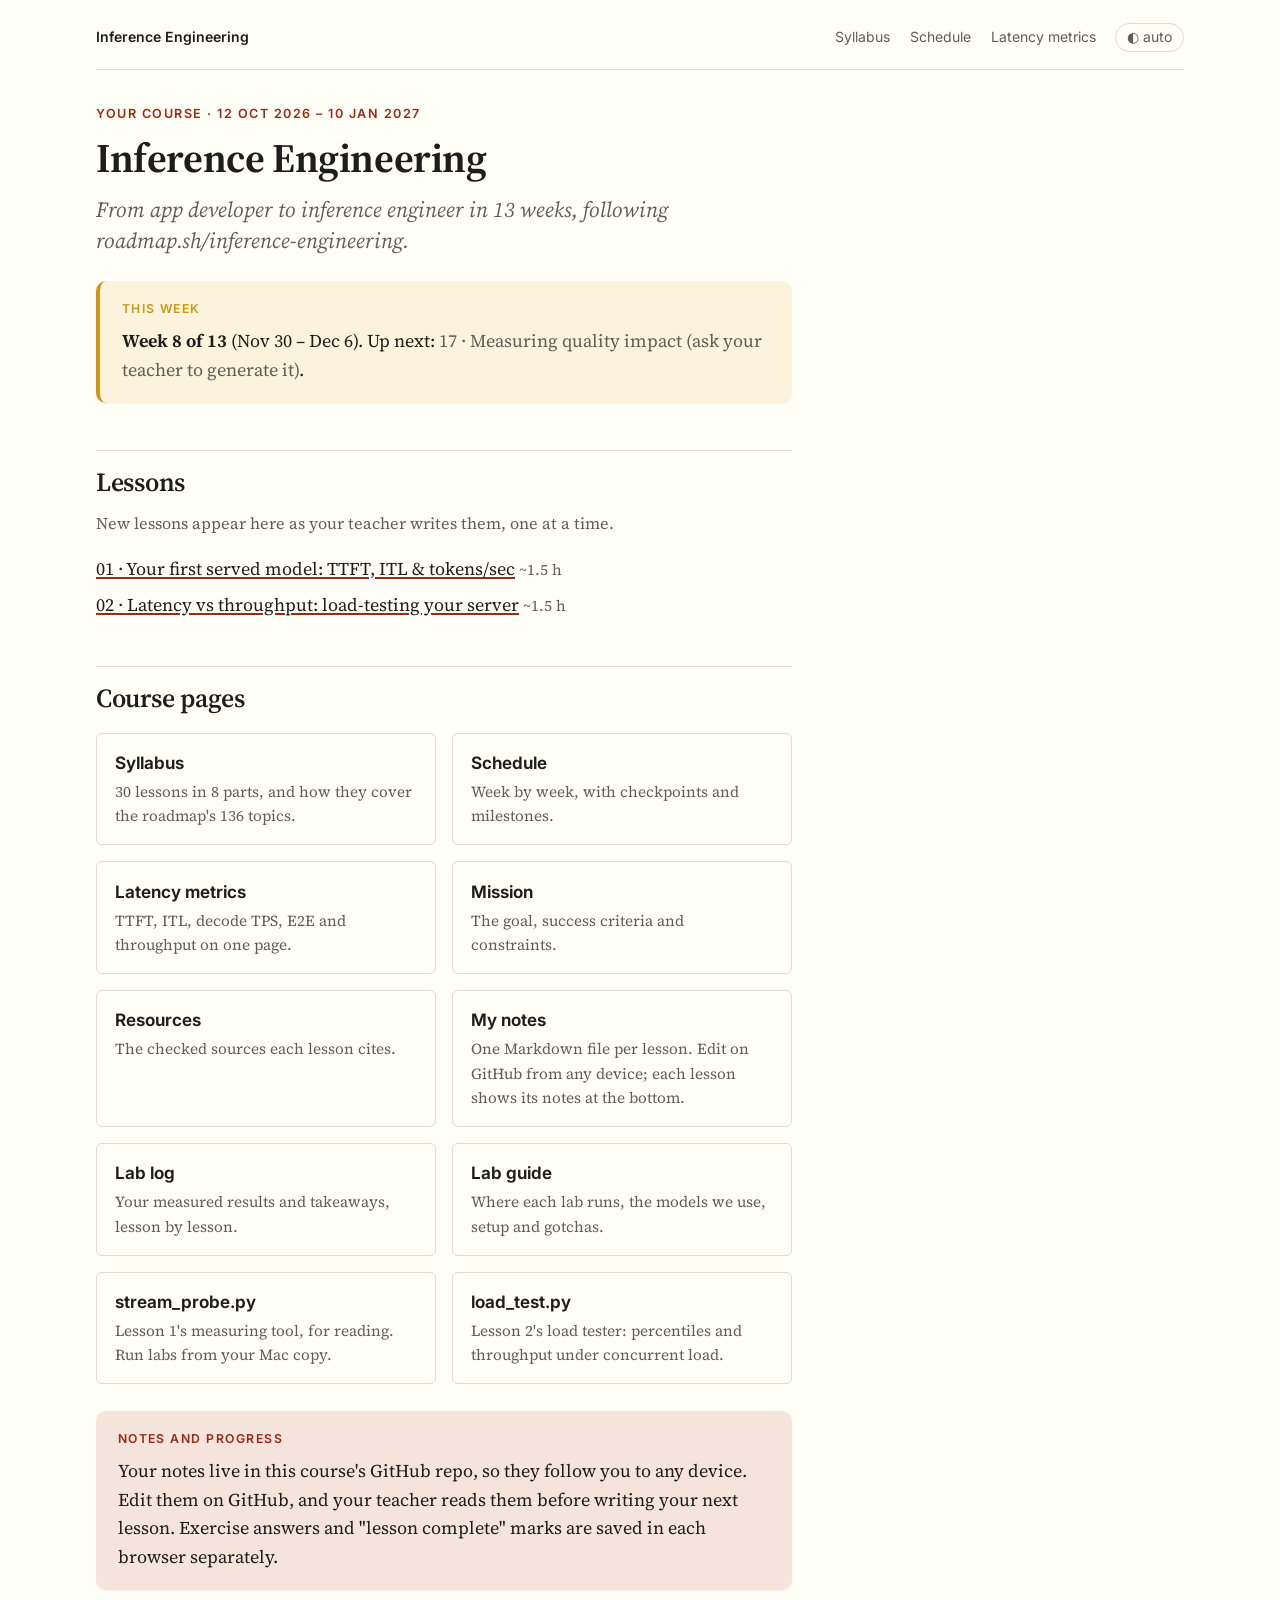
==== index.html @ d663b9dc "Inference Engineering course: lessons 1–2, reference pages, labs, notes Co-Authored-By: Claude Opus " ====
<!doctype html>
<html lang="en">
<head>
<meta charset="utf-8">
<meta name="viewport" content="width=device-width, initial-scale=1">
<title>Inference Engineering Course</title>
<link rel="stylesheet" href="assets/course.css">
<style>
  .hub-grid { display: grid; grid-template-columns: repeat(auto-fit, minmax(14rem, 1fr)); gap: .9rem; margin: 1rem 0 1.5rem; }
  .hub-grid a { display: block; padding: .85rem 1rem; border: 1px solid var(--rule); border-radius: 6px; text-decoration: none; color: inherit; min-width: 0; }
  .hub-grid a:hover, .hub-grid a:focus-visible { border-color: var(--accent); }
  .hub-grid strong { display: block; font-family: var(--sans); font-size: .95rem; }
  .hub-grid span { display: block; font-size: .85rem; color: var(--muted); margin-top: .2rem; }
  #ready-lessons { list-style: none; padding: 0; display: grid; gap: .4rem; }
  #ready-lessons li { margin: 0; }
</style>
</head>
<body data-root="">
<div class="page">
  <nav class="topnav">
    <span class="brand">Inference Engineering</span>
    <a href="reference/syllabus.html">Syllabus</a>
    <a href="reference/schedule.html">Schedule</a>
    <a href="reference/latency-metrics.html">Latency metrics</a>
    <button class="theme-toggle" type="button"></button>
  </nav>

  <article>
    <span class="eyebrow">Your course · 12 Oct 2026 – 10 Jan 2027</span>
    <h1>Inference Engineering</h1>
    <p class="subtitle">From app developer to inference engineer in 13 weeks, following roadmap.sh/inference-engineering.</p>

    <div class="key">
      <span class="box-label">This week</span>
      <p id="this-week">Loading the schedule…</p>
    </div>

    <h2>Lessons</h2>
    <p class="muted" style="font-size:.9rem">New lessons appear here as your teacher writes them, one at a time.</p>
    <ul id="ready-lessons"></ul>

    <h2>Course pages</h2>
    <div class="hub-grid">
      <a href="reference/syllabus.html"><strong>Syllabus</strong><span>30 lessons in 8 parts, and how they cover the roadmap's 136 topics.</span></a>
      <a href="reference/schedule.html"><strong>Schedule</strong><span>Week by week, with checkpoints and milestones.</span></a>
      <a href="reference/latency-metrics.html"><strong>Latency metrics</strong><span>TTFT, ITL, decode TPS, E2E and throughput on one page.</span></a>
      <a href="MISSION.md"><strong>Mission</strong><span>The goal, success criteria and constraints.</span></a>
      <a href="RESOURCES.md"><strong>Resources</strong><span>The checked sources each lesson cites.</span></a>
      <a href="https://github.com/ramisalem/inference-engineering/tree/main/notes"><strong>My notes</strong><span>One Markdown file per lesson. Edit on GitHub from any device; each lesson shows its notes at the bottom.</span></a>
      <a href="portfolio/LOG.md"><strong>Lab log</strong><span>Your measured results and takeaways, lesson by lesson.</span></a>
      <a href="labs/README.md"><strong>Lab guide</strong><span>Where each lab runs, the models we use, setup and gotchas.</span></a>
      <a href="labs/tools/stream_probe.py"><strong>stream_probe.py</strong><span>Lesson 1's measuring tool, for reading. Run labs from your Mac copy.</span></a>
      <a href="labs/tools/load_test.py"><strong>load_test.py</strong><span>Lesson 2's load tester: percentiles and throughput under concurrent load.</span></a>
    </div>

    <div class="ask">
      <span class="box-label">Notes and progress</span>
      <p>Your notes live in this course's GitHub repo, so they follow you to any device. Edit them on GitHub, and your teacher reads them before writing your next lesson. Exercise answers and "lesson complete" marks are saved in each browser separately.</p>
    </div>
  </article>
</div>
<script src="assets/course-data.js"></script>
<script src="assets/course-pages.js"></script>
<script src="assets/components.js"></script>
<script>
  (function () {
    var ul = document.getElementById("ready-lessons");
    var C = window.COURSE;
    if (!ul || !C) return;
    var ready = C.lessons.filter(function (l) { return l.ready; });
    ul.innerHTML = ready.map(function (l) {
      var n = String(l.n).padStart(2, "0");
      var a = document.createElement("a");
      a.href = "lessons/" + l.slug + ".html";
      a.textContent = n + " · " + l.title;
      return "<li>" + a.outerHTML + ' <span class="muted" style="font-size:.85rem">~' + l.hours + " h</span></li>";
    }).join("") || "<li class='muted'>No lessons yet.</li>";
  })();
</script>
</body>
</html>
---- assets/course.css ----
/* Inference Engineering course: shared stylesheet.
   Tufte-inspired: one readable column, sidenotes in the margin, quiet rules.
   Every lesson and reference page links this file. */
@import url("https://fonts.googleapis.com/css2?family=Source+Serif+4:ital,opsz,wght@0,8..60,300..700;1,8..60,300..700&family=JetBrains+Mono:wght@400;600&family=Inter:wght@400;500;600&display=swap");

:root {
  --paper: #fffff8;
  --ink: #1d1d1b;
  --muted: #5f5d57;
  --faint: #8a877f;
  --rule: #dedbd0;
  --accent: #9b2915;          /* deep brick: links, markers */
  --accent-soft: #f4e4dc;
  --key-bg: #fbf3dc;  --key-rule: #c9971c;
  --lab-bg: #eef3f7;  --lab-rule: #3d6b8f;
  --ok: #1e7a3c;      --ok-bg: #e6f3ea;
  --bad: #b3261e;     --bad-bg: #fbe9e7;
  --code-bg: #f3f1e8;
  --card: #ffffff;
  --shadow: 0 1px 2px rgba(0,0,0,.05);
  --serif: "Source Serif 4", "Iowan Old Style", "Palatino Linotype", Georgia, serif;
  --sans: Inter, -apple-system, BlinkMacSystemFont, "Segoe UI", Roboto, sans-serif;
  --mono: "JetBrains Mono", ui-monospace, "SF Mono", Menlo, Consolas, monospace;
  color-scheme: light;
}
@media (prefers-color-scheme: dark) {
  :root:not([data-theme="light"]) {
    --paper: #161614; --ink: #e9e6df; --muted: #aaa69c; --faint: #7d7a72; --rule: #34332f;
    --accent: #e0835f; --accent-soft: #3a2a22;
    --key-bg: #2b2616; --key-rule: #b8902e; --lab-bg: #1b2530; --lab-rule: #6b9cc2;
    --ok: #6fcf8e; --ok-bg: #19301f; --bad: #f08a80; --bad-bg: #3a1d1a;
    --code-bg: #212120; --card: #1d1d1b; --shadow: none; color-scheme: dark;
  }
}
:root[data-theme="dark"] {
  --paper: #161614; --ink: #e9e6df; --muted: #aaa69c; --faint: #7d7a72; --rule: #34332f;
  --accent: #e0835f; --accent-soft: #3a2a22;
  --key-bg: #2b2616; --key-rule: #b8902e; --lab-bg: #1b2530; --lab-rule: #6b9cc2;
  --ok: #6fcf8e; --ok-bg: #19301f; --bad: #f08a80; --bad-bg: #3a1d1a;
  --code-bg: #212120; --card: #1d1d1b; --shadow: none; color-scheme: dark;
}

/* ---------- base ---------- */
* { box-sizing: border-box; }
html { font-size: 17px; -webkit-text-size-adjust: 100%; }
@media (min-width: 1100px) { html { font-size: 18px; } }
body {
  margin: 0; background: var(--paper); color: var(--ink);
  font-family: var(--serif); font-size: 1rem; line-height: 1.6;
  font-optical-sizing: auto; text-rendering: optimizeLegibility;
}
.page { max-width: 1120px; margin: 0 auto; padding: 1.25rem 16px 6rem; }
article { width: 100%; counter-reset: sn; }
@media (min-width: 1000px) { article { width: 64%; } .fullwidth { width: 156%; } }

a { color: inherit; text-decoration-color: var(--accent); text-decoration-thickness: 1.5px; text-underline-offset: 2px; }
a:hover { color: var(--accent); }
h1, h2, h3, h4 { font-weight: 600; line-height: 1.2; letter-spacing: -0.01em; }
h1 { font-size: 2.25rem; margin: .4rem 0 .6rem; font-weight: 650; }
h2 { font-size: 1.45rem; margin: 2.6rem 0 .7rem; padding-top: .9rem; border-top: 1px solid var(--rule); }
h3 { font-size: 1.12rem; margin: 1.8rem 0 .4rem; }
p, ul, ol { margin: 0 0 1rem; }
li { margin-bottom: .3rem; }
strong { font-weight: 650; }
hr { border: 0; border-top: 1px solid var(--rule); margin: 2.5rem 0; }
.subtitle { font-size: 1.2rem; font-style: italic; color: var(--muted); margin: 0 0 1.4rem; line-height: 1.45; }
.smallcaps, .eyebrow { font-family: var(--sans); font-size: .7rem; font-weight: 600; letter-spacing: .12em; text-transform: uppercase; color: var(--accent); }
.muted { color: var(--muted); }
kbd { font-family: var(--mono); font-size: .78em; padding: .05em .4em; border: 1px solid var(--rule); border-bottom-width: 2px; border-radius: 4px; background: var(--card); }

/* ---------- top nav ---------- */
.topnav {
  display: flex; flex-wrap: wrap; gap: .4rem 1.1rem; align-items: center;
  font-family: var(--sans); font-size: .78rem; color: var(--muted);
  padding-bottom: .9rem; border-bottom: 1px solid var(--rule); margin-bottom: 1.6rem;
}
.topnav a { text-decoration: none; color: var(--muted); }
.topnav a:hover { color: var(--accent); }
.topnav .brand { font-weight: 600; color: var(--ink); margin-right: auto; }
.theme-toggle { background: none; border: 1px solid var(--rule); color: var(--muted); border-radius: 999px; padding: .15rem .6rem; font: inherit; cursor: pointer; }

/* lesson meta strip */
.meta { display: flex; flex-wrap: wrap; gap: .3rem .9rem; font-family: var(--sans); font-size: .78rem; color: var(--muted); margin: 0 0 1.6rem; }
.meta span::before { content: "·"; margin-right: .9rem; color: var(--faint); }
.meta span:first-child::before { content: none; margin: 0; }
.covers { font-family: var(--sans); font-size: .78rem; color: var(--muted); margin: -0.8rem 0 1.6rem; }
.covers .tag { display: inline-block; border: 1px solid var(--rule); border-radius: 999px; padding: .05rem .55rem; margin: .15rem .2rem .15rem 0; background: var(--card); }

/* ---------- sidenotes (Tufte) ---------- */
.sn-ref { counter-increment: sn; }
.sn-ref::after { content: counter(sn); font-family: var(--sans); font-size: .62rem; font-weight: 600; vertical-align: super; color: var(--accent); margin-left: 1px; }
.sidenote, .marginnote {
  display: block; font-size: .8rem; line-height: 1.45; color: var(--muted);
  margin: .5rem 0 .9rem; padding-left: .8rem; border-left: 2px solid var(--rule);
}
.sidenote::before { content: counter(sn) ". "; font-family: var(--sans); font-weight: 600; color: var(--accent); font-size: .7rem; }
@media (min-width: 1000px) {
  .sidenote, .marginnote {
    float: right; clear: right; width: 46%; margin: .25rem -54% .8rem 0;
    padding-left: 0; border-left: 0; position: relative;
  }
}

/* ---------- code ---------- */
code { font-family: var(--mono); font-size: .82em; background: var(--code-bg); padding: .08em .35em; border-radius: 4px; }
pre { position: relative; font-family: var(--mono); font-size: .76rem; line-height: 1.55; background: var(--code-bg); border: 1px solid var(--rule); border-radius: 8px; padding: .9rem 4.2rem .9rem 1rem; margin: 0 0 1.1rem; white-space: pre-wrap; overflow-wrap: anywhere; }
pre.no-copy { padding-right: 1rem; }
pre code { background: none; padding: 0; font-size: inherit; }
pre .c { color: var(--faint); }                 /* comment */
pre .out { color: var(--muted); }               /* sample output */
.copy-btn { position: absolute; top: .45rem; right: .45rem; font-family: var(--sans); font-size: .68rem; border: 1px solid var(--rule); background: var(--card); color: var(--muted); border-radius: 6px; padding: .15rem .5rem; cursor: pointer; opacity: .75; }
.copy-btn:hover { opacity: 1; color: var(--accent); }

/* ---------- tables (booktabs) ---------- */
table { border-collapse: collapse; width: 100%; font-size: .88rem; margin: .4rem 0 1.4rem; font-variant-numeric: tabular-nums; }
thead th { border-top: 2px solid var(--ink); border-bottom: 1px solid var(--ink); }
tbody tr:last-child td { border-bottom: 2px solid var(--ink); }
th, td { text-align: left; padding: .4rem .6rem .4rem 0; vertical-align: top; }
th { font-family: var(--sans); font-size: .72rem; font-weight: 600; letter-spacing: .04em; text-transform: uppercase; color: var(--muted); }
td.num, th.num { text-align: right; }
.table-wrap { overflow-x: auto; }
caption { caption-side: bottom; text-align: left; font-size: .78rem; color: var(--muted); padding-top: .4rem; font-style: italic; }

/* ---------- callouts ---------- */
.key, .lab, .predict, .source, .ask, .mission-link, .warn {
  border-radius: 10px; padding: 1rem 1.2rem; margin: 1.4rem 0; box-shadow: var(--shadow);
}
.key { background: var(--key-bg); border-left: 4px solid var(--key-rule); }
.key > :last-child, .lab > :last-child, .predict > :last-child, .source > :last-child, .ask > :last-child, .mission-link > :last-child, .warn > :last-child { margin-bottom: 0; }
.box-label { display: block; font-family: var(--sans); font-size: .68rem; font-weight: 600; letter-spacing: .12em; text-transform: uppercase; margin-bottom: .45rem; }
.key .box-label { color: var(--key-rule); }
.lab { background: var(--lab-bg); border: 1px solid color-mix(in srgb, var(--lab-rule) 30%, transparent); }
.lab .box-label { color: var(--lab-rule); }
.predict { border: 1.5px dashed var(--accent); background: transparent; box-shadow: none; }
.predict .box-label { color: var(--accent); }
.source { border: 1px solid var(--rule); background: var(--card); }
.source .box-label { color: var(--muted); }
.ask { background: var(--accent-soft); }
.ask .box-label { color: var(--accent); }
.mission-link { border: 1px solid var(--rule); background: transparent; box-shadow: none; font-style: italic; color: var(--muted); }
.warn { background: var(--bad-bg); }
.warn .box-label { color: var(--bad); }

/* formula display */
.formula { font-family: var(--mono); font-size: .9rem; background: var(--card); border: 1px solid var(--rule); border-radius: 8px; padding: .7rem 1rem; margin: .8rem 0 1.2rem; overflow-x: auto; white-space: nowrap; }

/* ---------- figures ---------- */
figure { margin: 1.4rem 0; }
/* inline-SVG diagram palette: follows the theme */
svg text { font-family: var(--sans); fill: var(--ink); }
svg .t-muted { fill: var(--muted); } svg .t-accent { fill: var(--accent); } svg .t-lab { fill: var(--lab-rule); }
svg .f-ink { fill: var(--ink); } svg .f-accent { fill: var(--accent); } svg .f-lab { fill: var(--lab-rule); }
svg .f-key { fill: var(--key-bg); } svg .f-labbg { fill: var(--lab-bg); } svg .f-card { fill: var(--card); } svg .f-soft { fill: var(--accent-soft); }
svg .s-ink { stroke: var(--ink); fill: none; } svg .s-muted { stroke: var(--faint); fill: none; } svg .s-accent { stroke: var(--accent); fill: none; }
svg .s-lab { stroke: var(--lab-rule); fill: none; } svg .s-rule { stroke: var(--rule); }
.prediction { border: 1.5px dashed var(--accent); border-radius: 12px; padding: 1rem 1.2rem; margin: 1rem 0; }
.prediction .prompt { margin-bottom: .2rem; }
figure svg { width: 100%; height: auto; display: block; }
figcaption { font-size: .8rem; color: var(--muted); font-style: italic; margin-top: .4rem; line-height: 1.45; }

/* ---------- exercises (components.js) ---------- */
.exercise-set { counter-reset: ex; }
.mcq, .numeric, .explain {
  counter-increment: ex; background: var(--card); border: 1px solid var(--rule); border-radius: 12px;
  padding: 1rem 1.2rem 1.1rem; margin: 1.1rem 0; box-shadow: var(--shadow);
}
.mcq > .prompt::before, .numeric > .prompt::before, .explain > .prompt::before {
  content: counter(ex); display: inline-grid; place-items: center; width: 1.45rem; height: 1.45rem; margin-right: .5rem;
  border-radius: 50%; background: var(--ink); color: var(--paper); font-family: var(--sans); font-size: .72rem; font-weight: 600; vertical-align: .1rem;
}
.prompt { margin-bottom: .75rem; }
.mcq ul { list-style: none; padding: 0; margin: 0; display: grid; gap: .45rem; }
.mcq li { margin: 0; }
.opt {
  width: 100%; text-align: left; font: inherit; font-size: .95rem; line-height: 1.4; color: var(--ink);
  background: var(--paper); border: 1px solid var(--rule); border-radius: 8px; padding: .55rem .8rem; cursor: pointer;
  transition: border-color .12s, background .12s;
}
.opt:hover:not(:disabled) { border-color: var(--accent); }
.opt:disabled { cursor: default; }
.opt.correct { border-color: var(--ok); background: var(--ok-bg); }
.opt.wrong { border-color: var(--bad); background: var(--bad-bg); text-decoration: line-through; text-decoration-color: color-mix(in srgb, var(--bad) 60%, transparent); }
.feedback { font-family: var(--sans); font-size: .82rem; margin-top: .6rem; min-height: 1.1rem; }
.feedback.ok { color: var(--ok); } .feedback.bad { color: var(--bad); }
.explanation, .model-answer, .solution { display: none; margin-top: .8rem; padding-top: .8rem; border-top: 1px dashed var(--rule); font-size: .92rem; }
.revealed > .explanation, .revealed > .model-answer, .revealed > .solution { display: block; }
.btn {
  font-family: var(--sans); font-size: .8rem; font-weight: 500; border-radius: 8px; padding: .42rem .9rem; cursor: pointer;
  border: 1px solid var(--ink); background: var(--ink); color: var(--paper);
}
.btn.secondary { background: transparent; color: var(--ink); border-color: var(--rule); }
.btn:hover { opacity: .88; }
.btn-row { display: flex; flex-wrap: wrap; gap: .5rem; align-items: center; margin-top: .6rem; }
.numeric input, .lab-results input {
  font-family: var(--mono); font-size: .9rem; width: 9.5rem; padding: .4rem .6rem; border-radius: 8px;
  border: 1px solid var(--rule); background: var(--paper); color: var(--ink);
}
.unit { font-family: var(--sans); font-size: .82rem; color: var(--muted); }
.explain textarea {
  width: 100%; min-height: 5.5rem; font: inherit; font-size: .95rem; padding: .6rem .75rem; border-radius: 8px;
  border: 1px solid var(--rule); background: var(--paper); color: var(--ink); resize: vertical;
}
.self-grade { display: none; gap: .4rem; flex-wrap: wrap; margin-top: .7rem; font-family: var(--sans); font-size: .8rem; color: var(--muted); align-items: center; }
.revealed > .self-grade { display: flex; }
.self-grade button { font: inherit; border: 1px solid var(--rule); background: var(--paper); color: var(--ink); border-radius: 999px; padding: .2rem .7rem; cursor: pointer; }
.self-grade button.picked { border-color: var(--accent); background: var(--accent-soft); }

/* lab checklist */
.checklist { list-style: none; padding-left: 0; counter-reset: step; }
.checklist > li { counter-increment: step; position: relative; padding: .55rem 0 .55rem 2.6rem; border-bottom: 1px solid color-mix(in srgb, var(--lab-rule) 18%, transparent); margin: 0; }
.checklist > li:last-child { border-bottom: 0; }
.checklist > li > input[type=checkbox] { position: absolute; left: .2rem; top: .78rem; width: 1.1rem; height: 1.1rem; accent-color: var(--lab-rule); cursor: pointer; }
.checklist > li::before { content: counter(step); position: absolute; left: 1.65rem; top: .62rem; font-family: var(--sans); font-size: .68rem; font-weight: 600; color: var(--lab-rule); }
.checklist > li.done > *:not(input):not(pre) { opacity: .6; }
.checklist pre { margin-top: .5rem; }

/* lab results checker */
.lab-results { background: var(--card); border: 1px solid var(--rule); border-radius: 12px; padding: 1rem 1.2rem; margin: 1.2rem 0; }
.lab-results .grid { display: grid; grid-template-columns: repeat(auto-fill, minmax(15rem, 1fr)); gap: .7rem 1.2rem; margin-bottom: .6rem; }
.lab-results label { display: grid; gap: .25rem; font-family: var(--sans); font-size: .78rem; color: var(--muted); }
.check-list { list-style: none; padding: 0; margin: .8rem 0 0; font-size: .92rem; }
.check-list li { padding: .45rem .7rem; border-radius: 8px; margin-bottom: .4rem; }
.check-list li.ok { background: var(--ok-bg); } .check-list li.bad { background: var(--bad-bg); } .check-list li.info { background: var(--lab-bg); }

/* charts (charts.js): latency/throughput plots and the CSV paste box */
.chart-grid { display: grid; gap: 1rem; margin: .8rem 0; }
.chart-panel { background: var(--card); border: 1px solid var(--rule); border-radius: 10px; padding: .6rem .7rem .3rem; }
.chart-panel svg { width: 100%; height: auto; display: block; }
.csv-plot { background: var(--card); border: 1px solid var(--rule); border-radius: 12px; padding: 1rem 1.2rem; margin: 1.2rem 0; }
.csv-plot .chart-panel { background: var(--paper); }
.csv-input {
  width: 100%; min-height: 8rem; font-family: var(--mono); font-size: .74rem; line-height: 1.5; padding: .6rem .75rem;
  border-radius: 8px; border: 1px solid var(--rule); background: var(--paper); color: var(--ink); resize: vertical;
}

/* learner notes (components.js initNotes) */
.my-notes { border: 1px solid var(--rule); border-left: 4px solid var(--lab-rule); border-radius: 10px; padding: 1rem 1.2rem; margin: 2rem 0 1.4rem; background: var(--card); }
.my-notes .box-label { color: var(--lab-rule); }
.my-notes .notes-body { font-size: .95rem; }
.my-notes .notes-body h3, .my-notes .notes-body h4, .my-notes .notes-body h5 { margin: 1rem 0 .3rem; font-size: 1rem; }
.my-notes .notes-body > :first-child { margin-top: 0; }
.my-notes .btn-row a.btn { text-decoration: none; }
.my-notes .notes-meta { font-family: var(--sans); font-size: .78rem; color: var(--muted); margin-left: auto; }

/* scoreboard + completion */
.scoreboard { font-family: var(--sans); font-size: .82rem; color: var(--muted); border: 1px solid var(--rule); border-radius: 10px; padding: .7rem 1rem; margin: 1.6rem 0; display: flex; flex-wrap: wrap; gap: .4rem 1.5rem; align-items: center; }
.scoreboard strong { color: var(--ink); }
.complete-btn.done { background: var(--ok); border-color: var(--ok); }

/* prev / next */
.pager { display: flex; justify-content: space-between; gap: 1rem; margin-top: 3rem; padding-top: 1rem; border-top: 1px solid var(--rule); font-family: var(--sans); font-size: .85rem; }
.pager a { text-decoration: none; color: var(--muted); }
.pager a:hover { color: var(--accent); }
.pager .disabled { color: var(--faint); }

/* details */
details { border: 1px solid var(--rule); border-radius: 10px; padding: .6rem 1rem; margin: 1rem 0; background: var(--card); }
details > summary { cursor: pointer; font-family: var(--sans); font-size: .85rem; font-weight: 500; color: var(--muted); }
details[open] > summary { margin-bottom: .6rem; }

/* ---------- reference-page helpers ---------- */
.ref-grid { display: grid; grid-template-columns: repeat(auto-fit, minmax(16rem, 1fr)); gap: 1rem; margin: 1rem 0 1.5rem; }
.ref-card { border: 1px solid var(--rule); border-radius: 10px; padding: .9rem 1rem; background: var(--card); break-inside: avoid; }
.ref-card h3 { margin: 0 0 .35rem; font-size: 1rem; }
.ref-card p { font-size: .88rem; margin-bottom: .5rem; }
.pill { display: inline-block; font-family: var(--sans); font-size: .66rem; font-weight: 600; letter-spacing: .06em; text-transform: uppercase; border-radius: 999px; padding: .08rem .5rem; border: 1px solid var(--rule); color: var(--muted); }
.pill.core { border-color: var(--accent); color: var(--accent); }
.pill.light { color: var(--faint); }
.pill.mac { border-color: var(--lab-rule); color: var(--lab-rule); }
.pill.gpu { border-color: var(--key-rule); color: var(--key-rule); }

/* ---------- print ---------- */
@media print {
  :root { --paper: #fff; --ink: #000; --card: #fff; --shadow: none; }
  html { font-size: 11pt; }
  .page { max-width: none; padding: 0; }
  article { width: 100% !important; }
  .topnav, .copy-btn, .theme-toggle, .btn, .btn-row, .self-grade, .pager, .scoreboard, .no-print { display: none !important; }
  .explanation, .model-answer, .solution { display: block !important; }
  .sidenote, .marginnote { float: none; width: auto; margin: .3rem 0 .6rem; border-left: 2px solid #ccc; padding-left: .6rem; }
  a { text-decoration: none; }
  h2 { break-after: avoid; } pre, .mcq, .numeric, .explain, .key, .lab, table, .ref-card { break-inside: avoid; }
}
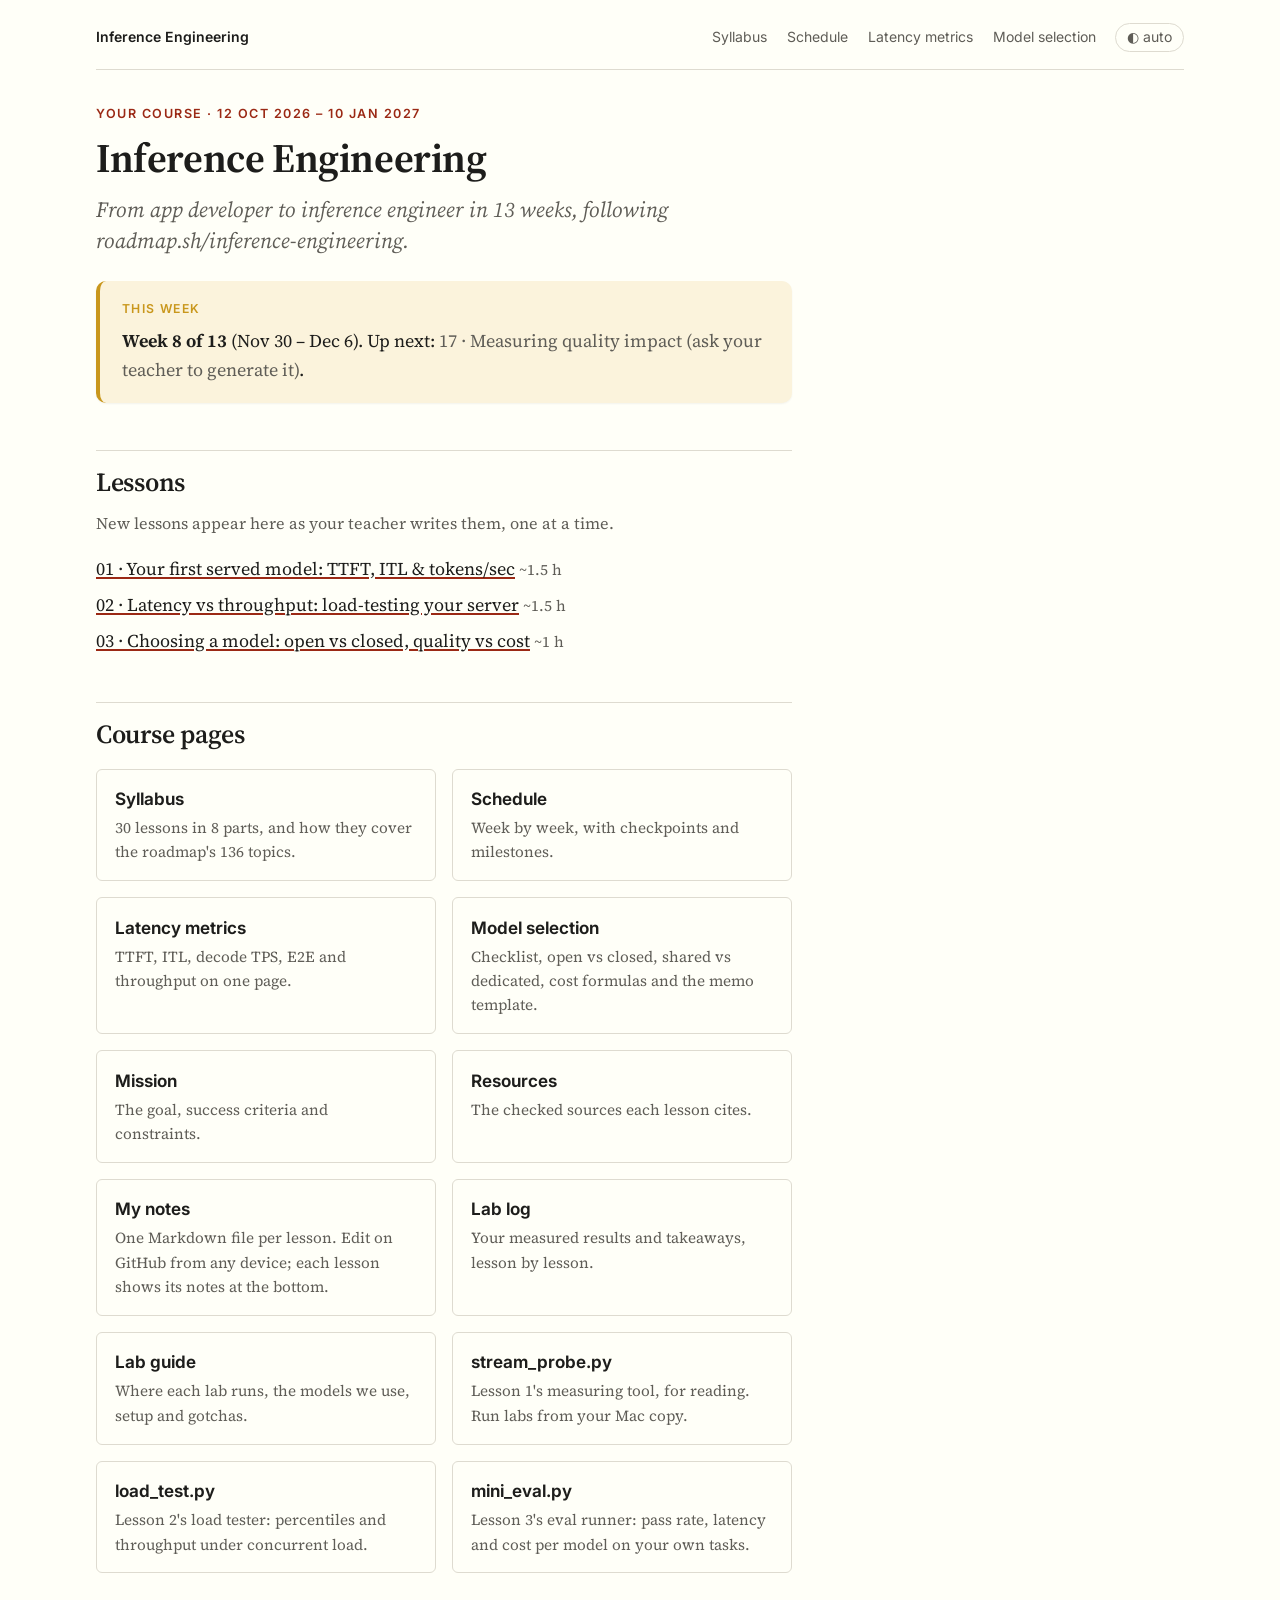
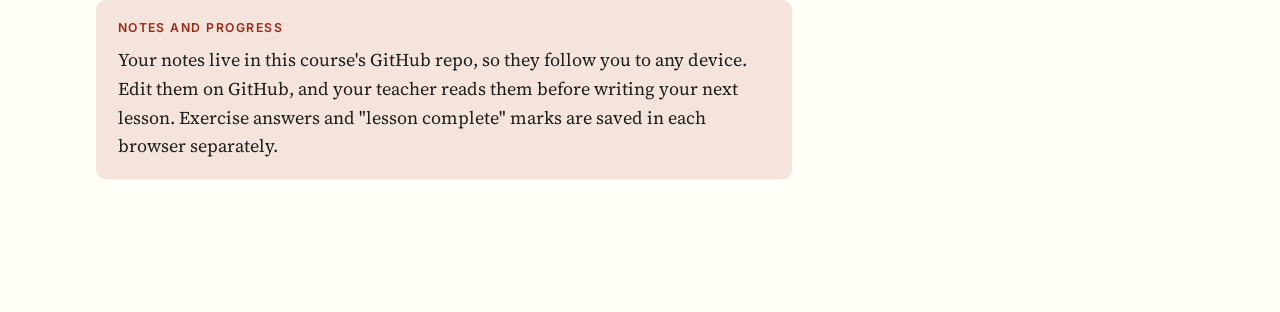
==== commit 0c0c18ea: "Lesson 3: choosing a model, with mini_eval.py and a model-selection reference - lessons/0003-choosin" ====
--- a/index.html
+++ b/index.html
@@ -22,6 +22,7 @@
     <a href="reference/syllabus.html">Syllabus</a>
     <a href="reference/schedule.html">Schedule</a>
     <a href="reference/latency-metrics.html">Latency metrics</a>
+    <a href="reference/model-selection.html">Model selection</a>
     <button class="theme-toggle" type="button"></button>
   </nav>
 
@@ -44,6 +45,7 @@
       <a href="reference/syllabus.html"><strong>Syllabus</strong><span>30 lessons in 8 parts, and how they cover the roadmap's 136 topics.</span></a>
       <a href="reference/schedule.html"><strong>Schedule</strong><span>Week by week, with checkpoints and milestones.</span></a>
       <a href="reference/latency-metrics.html"><strong>Latency metrics</strong><span>TTFT, ITL, decode TPS, E2E and throughput on one page.</span></a>
+      <a href="reference/model-selection.html"><strong>Model selection</strong><span>Checklist, open vs closed, shared vs dedicated, cost formulas and the memo template.</span></a>
       <a href="MISSION.md"><strong>Mission</strong><span>The goal, success criteria and constraints.</span></a>
       <a href="RESOURCES.md"><strong>Resources</strong><span>The checked sources each lesson cites.</span></a>
       <a href="https://github.com/ramisalem/inference-engineering/tree/main/notes"><strong>My notes</strong><span>One Markdown file per lesson. Edit on GitHub from any device; each lesson shows its notes at the bottom.</span></a>
@@ -51,6 +53,7 @@
       <a href="labs/README.md"><strong>Lab guide</strong><span>Where each lab runs, the models we use, setup and gotchas.</span></a>
       <a href="labs/tools/stream_probe.py"><strong>stream_probe.py</strong><span>Lesson 1's measuring tool, for reading. Run labs from your Mac copy.</span></a>
       <a href="labs/tools/load_test.py"><strong>load_test.py</strong><span>Lesson 2's load tester: percentiles and throughput under concurrent load.</span></a>
+      <a href="labs/tools/mini_eval.py"><strong>mini_eval.py</strong><span>Lesson 3's eval runner: pass rate, latency and cost per model on your own tasks.</span></a>
     </div>
 
     <div class="ask">
--- a/assets/course.css
+++ b/assets/course.css
@@ -214,6 +214,15 @@
 .checklist > li.done > *:not(input):not(pre) { opacity: .6; }
 .checklist pre { margin-top: .5rem; }
 
+/* jot: one-sentence write-up inside a lab step (components.js initJot) */
+.jot { margin: .6rem 0 .2rem; }
+.jot > .prompt { font-family: var(--sans); font-size: .8rem; font-weight: 600; color: var(--lab-rule); margin-bottom: .3rem; }
+.jot textarea { width: 100%; font: inherit; font-size: .92rem; line-height: 1.45; padding: .45rem .6rem; border-radius: 8px; border: 1px solid var(--rule); background: var(--paper); color: var(--ink); resize: vertical; }
+.jot.needed textarea { border-color: var(--bad); background: var(--bad-bg); }
+.jot.needed > .prompt::after { content: " ← write this first, then tick the step"; color: var(--bad); font-weight: 500; }
+.jot-collect { margin: .8rem 0 0; }
+.jot-collect pre { margin-top: .6rem; }
+
 /* lab results checker */
 .lab-results { background: var(--card); border: 1px solid var(--rule); border-radius: 12px; padding: 1rem 1.2rem; margin: 1.2rem 0; }
 .lab-results .grid { display: grid; grid-template-columns: repeat(auto-fill, minmax(15rem, 1fr)); gap: .7rem 1.2rem; margin-bottom: .6rem; }
